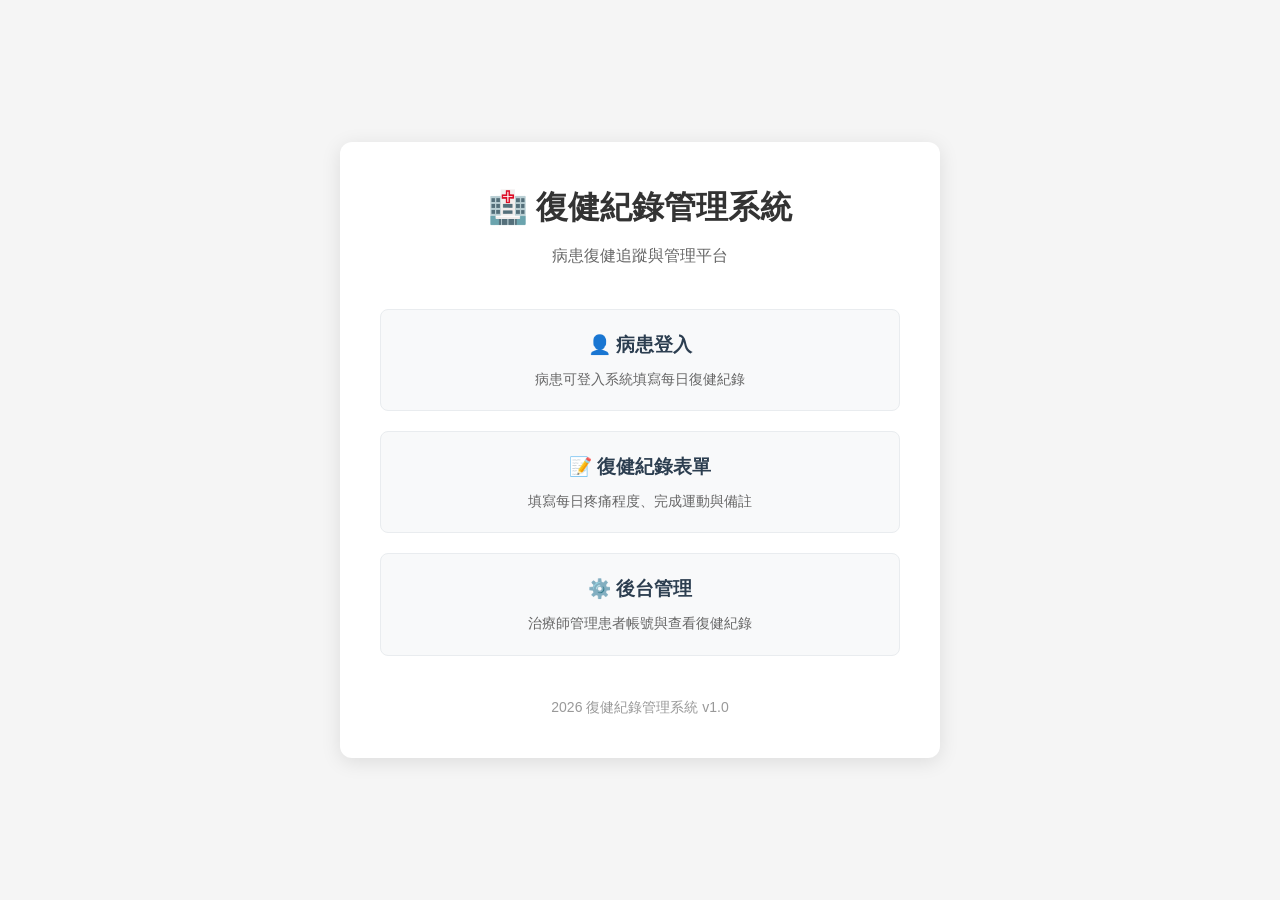
==== index.html @ df1bfe8b "Add modern 2026 style.css and apply to all pages" ====
<!DOCTYPE html>
<html lang="zh-TW">
<head>
    <meta charset="UTF-8">
    <meta name="viewport" content="width=device-width, initial-scale=1.0">
    <title>復健紀錄管理系統</title>
    <link rel="stylesheet" href="style.css">
    <style>
        body {
            font-family: 'Segoe UI', Tahoma, Geneva, Verdana, sans-serif;
            background-color: #f5f5f5;
            margin: 0;
            padding: 0;
            display: flex;
            justify-content: center;
            align-items: center;
            min-height: 100vh;
        }
        .container {
            background-color: white;
            padding: 40px;
            border-radius: 12px;
            box-shadow: 0 4px 20px rgba(0, 0, 0, 0.1);
            text-align: center;
            max-width: 600px;
        }
        h1 {
            color: #333;
            margin-bottom: 10px;
        }
        .subtitle {
            color: #666;
            margin-bottom: 40px;
        }
        .card-container {
            display: flex;
            flex-direction: column;
            gap: 20px;
        }
        .card {
            display: block;
            padding: 20px;
            background-color: #f8f9fa;
            border-radius: 8px;
            text-decoration: none;
            color: #333;
            transition: all 0.3s ease;
            border: 1px solid #e9ecef;
        }
        .card:hover {
            background-color: #e9f5ff;
            border-color: #4CAF50;
            transform: translateY(-2px);
            box-shadow: 0 4px 12px rgba(76, 175, 80, 0.2);
        }
        .card h3 {
            margin: 0 0 8px 0;
            color: #2c3e50;
        }
        .card p {
            margin: 0;
            color: #666;
            font-size: 14px;
        }
        .footer {
            margin-top: 40px;
            color: #999;
            font-size: 14px;
        }
    </style>
</head>
<body>
    <div class="container">
        <h1>🏥 復健紀錄管理系統</h1>
        <p class="subtitle">病患復健追蹤與管理平台</p>

        <div class="card-container">
            <a href="login.html" class="card">
                <h3>👤 病患登入</h3>
                <p>病患可登入系統填寫每日復健紀錄</p>
            </a>

            <a href="rehab-form.html" class="card">
                <h3>📝 復健紀錄表單</h3>
                <p>填寫每日疼痛程度、完成運動與備註</p>
            </a>

            <a href="admin.html" class="card">
                <h3>⚙️ 後台管理</h3>
                <p>治療師管理患者帳號與查看復健紀錄</p>
            </a>
        </div>

        <div class="footer">
            <p>2026 復健紀錄管理系統 v1.0</p>
        </div>
    </div>
</body>
</html>
---- style.css ----
/* 2026 Modern Healthcare UI - Rehabilitation Record System */

:root {
    --primary-color: #4CAF50;
    --primary-dark: #388E3C;
    --secondary-color: #2196F3;
    --accent-color: #00BCD4;
    --background: #f8fafc;
    --surface: #ffffff;
    --text-primary: #1e293b;
    --text-secondary: #64748b;
    --border-color: #e2e8f0;
    --shadow: 0 4px 20px rgba(0, 0, 0, 0.08);
    --shadow-hover: 0 8px 30px rgba(0, 0, 0, 0.12);
    --radius: 12px;
    --transition: all 0.3s cubic-bezier(0.4, 0, 0.2, 1);
}

/* Base Styles */
* {
    margin: 0;
    padding: 0;
    box-sizing: border-box;
}

body {
    font-family: 'Inter', 'Segoe UI', system-ui, -apple-system, sans-serif;
    background-color: var(--background);
    color: var(--text-primary);
    line-height: 1.6;
    min-height: 100vh;
}

/* Container */
.container,
.login-container,
.form-container,
.admin-container {
    background-color: var(--surface);
    padding: 40px;
    border-radius: var(--radius);
    box-shadow: var(--shadow);
    width: 100%;
    max-width: 520px;
    margin: 40px auto;
    transition: var(--transition);
}

/* Headings */
h1, h2, h3 {
    font-weight: 600;
    color: var(--text-primary);
    margin-bottom: 24px;
}

h2 {
    font-size: 28px;
    text-align: center;
}

/* Form Elements */
.form-group {
    margin-bottom: 24px;
}

label {
    display: block;
    margin-bottom: 8px;
    font-weight: 500;
    color: var(--text-primary);
    font-size: 14px;
}

input[type="text"],
input[type="password"],
input[type="date"],
textarea {
    width: 100%;
    padding: 14px 16px;
    border: 1px solid var(--border-color);
    border-radius: 8px;
    font-size: 16px;
    transition: var(--transition);
    background-color: var(--surface);
}

input:focus,
textarea:focus {
    outline: none;
    border-color: var(--primary-color);
    box-shadow: 0 0 0 3px rgba(76, 175, 80, 0.1);
}

textarea {
    min-height: 100px;
    resize: vertical;
}

/* Buttons */
button,
.btn {
    display: inline-block;
    width: 100%;
    padding: 14px 24px;
    background-color: var(--primary-color);
    color: white;
    border: none;
    border-radius: 8px;
    font-size: 16px;
    font-weight: 600;
    cursor: pointer;
    transition: var(--transition);
    text-decoration: none;
    text-align: center;
}

button:hover,
.btn:hover {
    background-color: var(--primary-dark);
    transform: translateY(-1px);
    box-shadow: var(--shadow-hover);
}

.btn-primary {
    background-color: var(--primary-color);
}

.btn-danger {
    background-color: #ef4444;
}

.btn-info {
    background-color: var(--secondary-color);
}

/* Radio & Checkbox */
.radio-group,
.checkbox-group {
    display: flex;
    flex-wrap: wrap;
    gap: 16px;
    margin-top: 8px;
}

.radio-option,
.checkbox-option {
    display: flex;
    align-items: center;
    gap: 8px;
    padding: 10px 16px;
    background-color: #f8fafc;
    border-radius: 8px;
    border: 1px solid var(--border-color);
    transition: var(--transition);
    cursor: pointer;
}

.radio-option:hover,
.checkbox-option:hover {
    border-color: var(--primary-color);
}

/* Messages */
.message,
.success-message,
.error-message {
    padding: 16px;
    border-radius: 8px;
    margin: 16px 0;
    display: none;
    font-size: 14px;
}

.success-message {
    background-color: #dcfce7;
    color: #166534;
    border: 1px solid #bbf7d0;
}

.error-message {
    background-color: #fee2e2;
    color: #991b1b;
    border: 1px solid #fecaca;
}

/* Tables */
.patients-table {
    width: 100%;
    border-collapse: collapse;
    margin-top: 20px;
    background-color: var(--surface);
    border-radius: var(--radius);
    overflow: hidden;
    box-shadow: var(--shadow);
}

.patients-table th,
.patients-table td {
    padding: 16px;
    text-align: left;
    border-bottom: 1px solid var(--border-color);
}

.patients-table th {
    background-color: #f8fafc;
    font-weight: 600;
    color: var(--text-secondary);
}

.patients-table tr:hover {
    background-color: #f8fafc;
}

/* Tabs */
.tabs {
    display: flex;
    border-bottom: 1px solid var(--border-color);
    margin-bottom: 24px;
}

.tab {
    padding: 14px 24px;
    border: none;
    background: none;
    font-size: 16px;
    font-weight: 500;
    color: var(--text-secondary);
    cursor: pointer;
    transition: var(--transition);
    border-bottom: 3px solid transparent;
}

.tab.active {
    color: var(--primary-color);
    border-bottom-color: var(--primary-color);
}

/* Footer */
.footer {
    text-align: center;
    margin-top: 32px;
    color: var(--text-secondary);
    font-size: 14px;
}

/* Loading */
.loading-overlay {
    position: absolute;
    top: 0;
    left: 0;
    width: 100%;
    height: 100%;
    background: rgba(255, 255, 255, 0.9);
    display: flex;
    align-items: center;
    justify-content: center;
    flex-direction: column;
    z-index: 1000;
    border-radius: var(--radius);
}

.loading-spinner {
    width: 40px;
    height: 40px;
    border: 4px solid var(--border-color);
    border-top-color: var(--primary-color);
    border-radius: 50%;
    animation: spin 1s linear infinite;
}

@keyframes spin {
    to { transform: rotate(360deg); }
}

/* Responsive */
@media (max-width: 600px) {
    .container,
    .login-container,
    .form-container,
    .admin-container {
        margin: 20px;
        padding: 24px;
    }
    
    .radio-group,
    .checkbox-group {
        flex-direction: column;
    }
}
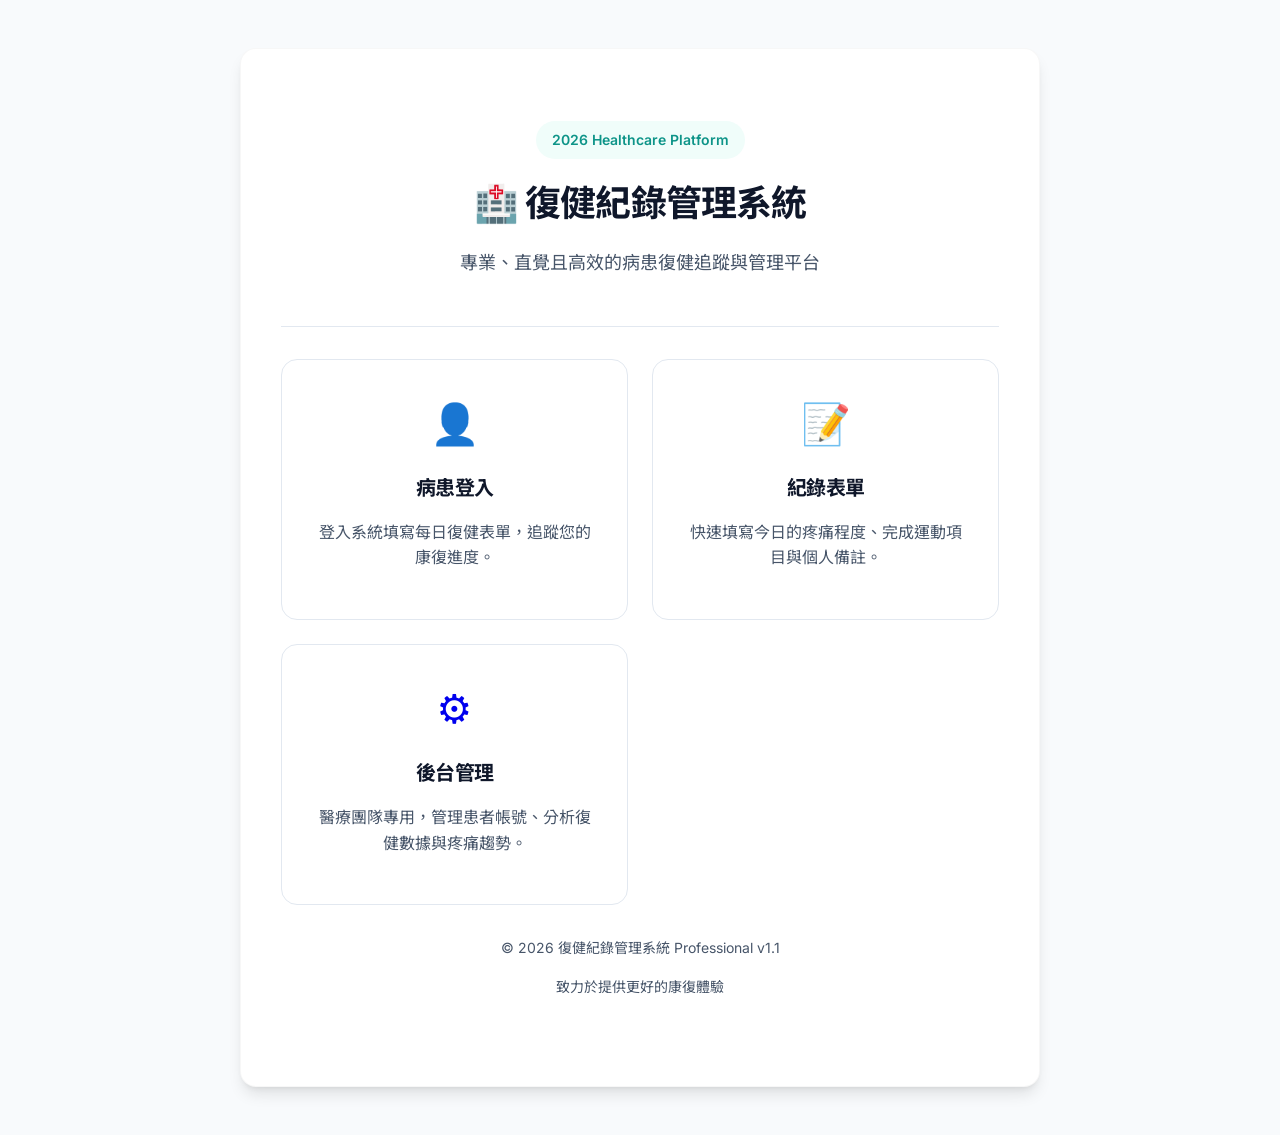
==== commit baef64a6: "feat: 全面優化系統 v1.1 (導入專業醫療 UI, Chart.js 疼痛趨勢圖, 與 GAS 動態標題偵測)" ====
--- a/index.html
+++ b/index.html
@@ -3,96 +3,66 @@
 <head>
     <meta charset="UTF-8">
     <meta name="viewport" content="width=device-width, initial-scale=1.0">
-    <title>復健紀錄管理系統</title>
+    <title>復健紀錄管理系統 - 醫療專業版</title>
     <link rel="stylesheet" href="style.css">
+    <link href="https://fonts.googleapis.com/css2?family=Inter:wght@400;600;700&family=Noto+Sans+TC:wght@400;500;700&display=swap" rel="stylesheet">
     <style>
-        body {
-            font-family: 'Segoe UI', Tahoma, Geneva, Verdana, sans-serif;
-            background-color: #f5f5f5;
-            margin: 0;
-            padding: 0;
-            display: flex;
-            justify-content: center;
-            align-items: center;
-            min-height: 100vh;
+        .container {
+            max-width: 800px;
+            text-align: center;
         }
-        .container {
-            background-color: white;
-            padding: 40px;
-            border-radius: 12px;
-            box-shadow: 0 4px 20px rgba(0, 0, 0, 0.1);
-            text-align: center;
-            max-width: 600px;
+        .hero-section {
+            padding: 2rem 0;
+            border-bottom: 1px solid var(--border-color);
+            margin-bottom: 2rem;
         }
-        h1 {
-            color: #333;
-            margin-bottom: 10px;
+        .hero-section p {
+            font-size: 1.125rem;
+            color: var(--text-secondary);
         }
-        .subtitle {
-            color: #666;
-            margin-bottom: 40px;
-        }
-        .card-container {
-            display: flex;
-            flex-direction: column;
-            gap: 20px;
-        }
-        .card {
-            display: block;
-            padding: 20px;
-            background-color: #f8f9fa;
-            border-radius: 8px;
-            text-decoration: none;
-            color: #333;
-            transition: all 0.3s ease;
-            border: 1px solid #e9ecef;
-        }
-        .card:hover {
-            background-color: #e9f5ff;
-            border-color: #4CAF50;
-            transform: translateY(-2px);
-            box-shadow: 0 4px 12px rgba(76, 175, 80, 0.2);
-        }
-        .card h3 {
-            margin: 0 0 8px 0;
-            color: #2c3e50;
-        }
-        .card p {
-            margin: 0;
-            color: #666;
-            font-size: 14px;
-        }
-        .footer {
-            margin-top: 40px;
-            color: #999;
-            font-size: 14px;
+        .welcome-badge {
+            display: inline-block;
+            padding: 0.5rem 1rem;
+            background-color: var(--primary-light);
+            color: var(--primary-color);
+            border-radius: 2rem;
+            font-size: 0.875rem;
+            font-weight: 600;
+            margin-bottom: 1rem;
         }
     </style>
 </head>
 <body>
     <div class="container">
-        <h1>🏥 復健紀錄管理系統</h1>
-        <p class="subtitle">病患復健追蹤與管理平台</p>
+        <div class="hero-section">
+            <span class="welcome-badge">2026 Healthcare Platform</span>
+            <h1>🏥 復健紀錄管理系統</h1>
+            <p>專業、直覺且高效的病患復健追蹤與管理平台</p>
+        </div>
 
-        <div class="card-container">
+        <div class="card-grid">
             <a href="login.html" class="card">
-                <h3>👤 病患登入</h3>
-                <p>病患可登入系統填寫每日復健紀錄</p>
+                <div class="icon">👤</div>
+                <h3>病患登入</h3>
+                <p>登入系統填寫每日復健表單，追蹤您的康復進度。</p>
             </a>
 
             <a href="rehab-form.html" class="card">
-                <h3>📝 復健紀錄表單</h3>
-                <p>填寫每日疼痛程度、完成運動與備註</p>
+                <div class="icon">📝</div>
+                <h3>紀錄表單</h3>
+                <p>快速填寫今日的疼痛程度、完成運動項目與個人備註。</p>
             </a>
 
             <a href="admin.html" class="card">
-                <h3>⚙️ 後台管理</h3>
-                <p>治療師管理患者帳號與查看復健紀錄</p>
+                <div class="icon">⚙️</div>
+                <h3>後台管理</h3>
+                <p>醫療團隊專用，管理患者帳號、分析復健數據與疼痛趨勢。</p>
             </a>
         </div>
 
         <div class="footer">
-            <p>2026 復健紀錄管理系統 v1.0</p>
+            <p>© 2026 復健紀錄管理系統 Professional v1.1</p>
+            <p>致力於提供更好的康復體驗</p>
         </div>
     </div>
 </body>
--- a/style.css
+++ b/style.css
@@ -1,19 +1,38 @@
 /* 2026 Modern Healthcare UI - Rehabilitation Record System */
 
 :root {
-    --primary-color: #4CAF50;
-    --primary-dark: #388E3C;
-    --secondary-color: #2196F3;
-    --accent-color: #00BCD4;
-    --background: #f8fafc;
+    /* 專業醫療色系：醫療藍與護理綠 */
+    --primary-color: #0d9488;      /* Teal 600 - 穩重專業的醫療綠 */
+    --primary-hover: #0f766e;
+    --primary-light: #f0fdfa;
+    --secondary-color: #0284c7;    /* Sky 600 - 信任感的醫療藍 */
+    --accent-color: #f59e0b;       /* Amber 500 - 提醒與強調 */
+    
+    /* 中性背景色與文字 */
+    --background: #f8fafc;         /* Slate 50 - 乾淨的背景 */
     --surface: #ffffff;
-    --text-primary: #1e293b;
-    --text-secondary: #64748b;
+    --text-primary: #0f172a;       /* Slate 900 - 高對比閱讀性 */
+    --text-secondary: #475569;     /* Slate 600 */
+    --text-muted: #94a3b8;
+    
+    /* 狀態顏色 */
+    --success: #10b981;
+    --error: #ef4444;
+    --warning: #f59e0b;
+    --info: #3b82f6;
+
+    /* 邊框與陰影 */
     --border-color: #e2e8f0;
-    --shadow: 0 4px 20px rgba(0, 0, 0, 0.08);
-    --shadow-hover: 0 8px 30px rgba(0, 0, 0, 0.12);
-    --radius: 12px;
-    --transition: all 0.3s cubic-bezier(0.4, 0, 0.2, 1);
+    --border-hover: #cbd5e1;
+    --shadow-sm: 0 1px 2px 0 rgb(0 0 0 / 0.05);
+    --shadow-md: 0 4px 6px -1px rgb(0 0 0 / 0.1), 0 2px 4px -2px rgb(0 0 0 / 0.1);
+    --shadow-lg: 0 10px 15px -3px rgb(0 0 0 / 0.1), 0 4px 6px -4px rgb(0 0 0 / 0.1);
+    
+    /* 圓角與間距 */
+    --radius-sm: 6px;
+    --radius-md: 10px;
+    --radius-lg: 16px;
+    --transition: all 0.2s cubic-bezier(0.4, 0, 0.2, 1);
 }
 
 /* Base Styles */
@@ -24,71 +43,81 @@
 }
 
 body {
-    font-family: 'Inter', 'Segoe UI', system-ui, -apple-system, sans-serif;
+    font-family: 'Inter', 'Noto Sans TC', system-ui, -apple-system, sans-serif;
     background-color: var(--background);
     color: var(--text-primary);
     line-height: 1.6;
     min-height: 100vh;
-}
-
-/* Container */
+    -webkit-font-smoothing: antialiased;
+}
+
+/* Typography */
+h1, h2, h3, h4 {
+    color: var(--text-primary);
+    font-weight: 700;
+    letter-spacing: -0.025em;
+    margin-bottom: 1rem;
+}
+
+h1 { font-size: 2.25rem; }
+h2 { font-size: 1.875rem; text-align: center; }
+h3 { font-size: 1.25rem; }
+
+p { margin-bottom: 1rem; color: var(--text-secondary); }
+
+/* Layout Containers */
 .container,
 .login-container,
 .form-container,
 .admin-container {
     background-color: var(--surface);
-    padding: 40px;
-    border-radius: var(--radius);
-    box-shadow: var(--shadow);
-    width: 100%;
-    max-width: 520px;
-    margin: 40px auto;
-    transition: var(--transition);
-}
-
-/* Headings */
-h1, h2, h3 {
-    font-weight: 600;
-    color: var(--text-primary);
-    margin-bottom: 24px;
-}
-
-h2 {
-    font-size: 28px;
-    text-align: center;
+    padding: 2.5rem;
+    border-radius: var(--radius-lg);
+    box-shadow: var(--shadow-lg);
+    width: 90%;
+    max-width: 540px;
+    margin: 3rem auto;
+    border: 1px solid rgba(0, 0, 0, 0.03);
+}
+
+.admin-container {
+    max-width: 1100px;
 }
 
 /* Form Elements */
 .form-group {
-    margin-bottom: 24px;
+    margin-bottom: 1.5rem;
 }
 
 label {
     display: block;
-    margin-bottom: 8px;
-    font-weight: 500;
-    color: var(--text-primary);
-    font-size: 14px;
+    margin-bottom: 0.5rem;
+    font-weight: 600;
+    color: var(--text-primary);
+    font-size: 0.95rem;
 }
 
 input[type="text"],
 input[type="password"],
 input[type="date"],
+select,
 textarea {
     width: 100%;
-    padding: 14px 16px;
-    border: 1px solid var(--border-color);
-    border-radius: 8px;
-    font-size: 16px;
-    transition: var(--transition);
+    padding: 0.75rem 1rem;
+    border: 1.5px solid var(--border-color);
+    border-radius: var(--radius-md);
+    font-size: 1rem;
+    color: var(--text-primary);
     background-color: var(--surface);
+    transition: var(--transition);
 }
 
 input:focus,
+select:focus,
 textarea:focus {
     outline: none;
     border-color: var(--primary-color);
-    box-shadow: 0 0 0 3px rgba(76, 175, 80, 0.1);
+    box-shadow: 0 0 0 4px var(--primary-light);
 }
 
 textarea {
@@ -97,193 +126,261 @@
 }
 
 /* Buttons */
-button,
 .btn {
-    display: inline-block;
-    width: 100%;
-    padding: 14px 24px;
+    display: inline-flex;
+    align-items: center;
+    justify-content: center;
+    padding: 0.75rem 1.5rem;
+    font-size: 1rem;
+    font-weight: 600;
+    border-radius: var(--radius-md);
+    cursor: pointer;
+    transition: var(--transition);
+    border: none;
+    gap: 0.5rem;
+    text-decoration: none;
+}
+
+.btn-primary {
     background-color: var(--primary-color);
     color: white;
-    border: none;
-    border-radius: 8px;
-    font-size: 16px;
-    font-weight: 600;
-    cursor: pointer;
-    transition: var(--transition);
-    text-decoration: none;
-    text-align: center;
-}
-
-button:hover,
-.btn:hover {
-    background-color: var(--primary-dark);
+}
+
+.btn-primary:hover:not(:disabled) {
+    background-color: var(--primary-hover);
     transform: translateY(-1px);
-    box-shadow: var(--shadow-hover);
-}
-
-.btn-primary {
-    background-color: var(--primary-color);
+    box-shadow: var(--shadow-md);
+}
+
+.btn-secondary {
+    background-color: var(--secondary-color);
+    color: white;
+}
+
+.btn-outline {
+    background-color: transparent;
+    border: 1.5px solid var(--border-color);
+    color: var(--text-secondary);
+}
+
+.btn-outline:hover {
+    border-color: var(--primary-color);
+    color: var(--primary-color);
 }
 
 .btn-danger {
-    background-color: #ef4444;
-}
-
-.btn-info {
-    background-color: var(--secondary-color);
-}
-
-/* Radio & Checkbox */
+    background-color: #fee2e2;
+    color: #dc2626;
+}
+
+.btn-danger:hover {
+    background-color: #fecaca;
+}
+
+.btn:disabled {
+    opacity: 0.6;
+    cursor: not-allowed;
+}
+
+/* Radio & Checkbox (Modern Cards) */
 .radio-group,
 .checkbox-group {
-    display: flex;
-    flex-wrap: wrap;
-    gap: 16px;
-    margin-top: 8px;
+    display: grid;
+    grid-template-columns: repeat(auto-fit, minmax(120px, 1fr));
+    gap: 0.75rem;
 }
 
 .radio-option,
 .checkbox-option {
+    position: relative;
     display: flex;
     align-items: center;
-    gap: 8px;
-    padding: 10px 16px;
-    background-color: #f8fafc;
-    border-radius: 8px;
-    border: 1px solid var(--border-color);
-    transition: var(--transition);
+    padding: 0.75rem 1rem;
+    background-color: #fff;
+    border: 1.5px solid var(--border-color);
+    border-radius: var(--radius-md);
     cursor: pointer;
+    transition: var(--transition);
+    user-select: none;
 }
 
 .radio-option:hover,
 .checkbox-option:hover {
     border-color: var(--primary-color);
-}
-
-/* Messages */
-.message,
-.success-message,
-.error-message {
-    padding: 16px;
-    border-radius: 8px;
-    margin: 16px 0;
-    display: none;
-    font-size: 14px;
-}
-
-.success-message {
-    background-color: #dcfce7;
-    color: #166534;
-    border: 1px solid #bbf7d0;
-}
-
-.error-message {
-    background-color: #fee2e2;
-    color: #991b1b;
-    border: 1px solid #fecaca;
-}
-
-/* Tables */
+    background-color: var(--primary-light);
+}
+
+.radio-option input,
+.checkbox-option input {
+    margin-right: 0.75rem;
+    accent-color: var(--primary-color);
+    width: 1.1rem;
+    height: 1.1rem;
+}
+
+/* Data Table */
+.table-wrapper {
+    overflow-x: auto;
+    margin-top: 1rem;
+    border-radius: var(--radius-md);
+    border: 1px solid var(--border-color);
+    background: white;
+}
+
 .patients-table {
     width: 100%;
     border-collapse: collapse;
-    margin-top: 20px;
-    background-color: var(--surface);
-    border-radius: var(--radius);
-    overflow: hidden;
-    box-shadow: var(--shadow);
-}
-
-.patients-table th,
-.patients-table td {
-    padding: 16px;
-    text-align: left;
-    border-bottom: 1px solid var(--border-color);
+    min-width: 600px;
 }
 
 .patients-table th {
     background-color: #f8fafc;
+    color: var(--text-secondary);
     font-weight: 600;
-    color: var(--text-secondary);
-}
-
-.patients-table tr:hover {
-    background-color: #f8fafc;
+    text-align: left;
+    padding: 1rem;
+    border-bottom: 2px solid var(--border-color);
+    font-size: 0.875rem;
+    text-transform: uppercase;
+    letter-spacing: 0.05em;
+}
+
+.patients-table td {
+    padding: 1rem;
+    border-bottom: 1px solid var(--border-color);
+    color: var(--text-primary);
+    font-size: 0.95rem;
+}
+
+.patients-table tr:last-child td {
+    border-bottom: none;
+}
+
+.patients-table tr:hover td {
+    background-color: #f1f5f9;
 }
 
 /* Tabs */
 .tabs {
     display: flex;
-    border-bottom: 1px solid var(--border-color);
-    margin-bottom: 24px;
+    gap: 0.5rem;
+    padding: 0.25rem;
+    background-color: #f1f5f9;
+    border-radius: var(--radius-md);
+    margin-bottom: 2rem;
 }
 
 .tab {
-    padding: 14px 24px;
+    flex: 1;
+    padding: 0.625rem 1rem;
     border: none;
-    background: none;
-    font-size: 16px;
+    border-radius: 6px;
+    font-weight: 600;
+    color: var(--text-secondary);
+    background: transparent;
+    cursor: pointer;
+    transition: var(--transition);
+}
+
+.tab.active {
+    background-color: white;
+    color: var(--primary-color);
+    box-shadow: var(--shadow-sm);
+}
+
+/* Modal */
+.modal {
+    background-color: rgba(15, 23, 42, 0.6);
+    backdrop-filter: blur(4px);
+}
+
+.modal-content {
+    background-color: white;
+    padding: 2.5rem;
+    border-radius: var(--radius-lg);
+    box-shadow: var(--shadow-lg);
+    border: 1px solid rgba(255, 255, 255, 0.1);
+}
+
+/* Toasts */
+.toast {
+    display: flex;
+    align-items: center;
+    padding: 1rem 1.25rem;
+    border-radius: var(--radius-md);
     font-weight: 500;
-    color: var(--text-secondary);
-    cursor: pointer;
-    transition: var(--transition);
-    border-bottom: 3px solid transparent;
-}
-
-.tab.active {
-    color: var(--primary-color);
-    border-bottom-color: var(--primary-color);
+    box-shadow: var(--shadow-lg);
+    min-width: 320px;
+}
+
+.toast.success { background-color: var(--success); color: white; }
+.toast.error   { background-color: var(--error); color: white; }
+.toast.info    { background-color: var(--info); color: white; }
+
+/* Loading States */
+.loading-spinner {
+    width: 2rem;
+    height: 2rem;
+    border: 3px solid var(--primary-light);
+    border-top-color: var(--primary-color);
+    border-radius: 50%;
+    animation: spin 0.8s linear infinite;
+}
+
+@keyframes spin {
+    to { transform: rotate(360deg); }
+}
+
+/* Card Style for Dashboard */
+.card-grid {
+    display: grid;
+    grid-template-columns: repeat(auto-fit, minmax(260px, 1fr));
+    gap: 1.5rem;
+    margin-top: 2rem;
+}
+
+.card {
+    background: white;
+    padding: 2rem;
+    border-radius: var(--radius-lg);
+    text-decoration: none;
+    border: 1.5px solid var(--border-color);
+    transition: var(--transition);
+    display: flex;
+    flex-direction: column;
+    align-items: center;
+    text-align: center;
+}
+
+.card:hover {
+    border-color: var(--primary-color);
+    transform: translateY(-4px);
+    box-shadow: var(--shadow-lg);
+}
+
+.card .icon {
+    font-size: 2.5rem;
+    margin-bottom: 1rem;
 }
 
 /* Footer */
 .footer {
     text-align: center;
-    margin-top: 32px;
-    color: var(--text-secondary);
-    font-size: 14px;
-}
-
-/* Loading */
-.loading-overlay {
-    position: absolute;
-    top: 0;
-    left: 0;
-    width: 100%;
-    height: 100%;
-    background: rgba(255, 255, 255, 0.9);
-    display: flex;
-    align-items: center;
-    justify-content: center;
-    flex-direction: column;
-    z-index: 1000;
-    border-radius: var(--radius);
-}
-
-.loading-spinner {
-    width: 40px;
-    height: 40px;
-    border: 4px solid var(--border-color);
-    border-top-color: var(--primary-color);
-    border-radius: 50%;
-    animation: spin 1s linear infinite;
-}
-
-@keyframes spin {
-    to { transform: rotate(360deg); }
-}
-
-/* Responsive */
-@media (max-width: 600px) {
-    .container,
-    .login-container,
-    .form-container,
-    .admin-container {
-        margin: 20px;
-        padding: 24px;
+    padding: 2rem 0;
+    color: var(--text-muted);
+    font-size: 0.875rem;
+}
+
+/* Responsive Overrides */
+@media (max-width: 640px) {
+    .container, .login-container, .form-container, .admin-container {
+        padding: 1.5rem;
+        margin: 1.5rem auto;
     }
     
-    .radio-group,
-    .checkbox-group {
-        flex-direction: column;
+    h1 { font-size: 1.75rem; }
+    
+    .radio-group, .checkbox-group {
+        grid-template-columns: 1fr;
     }
 }
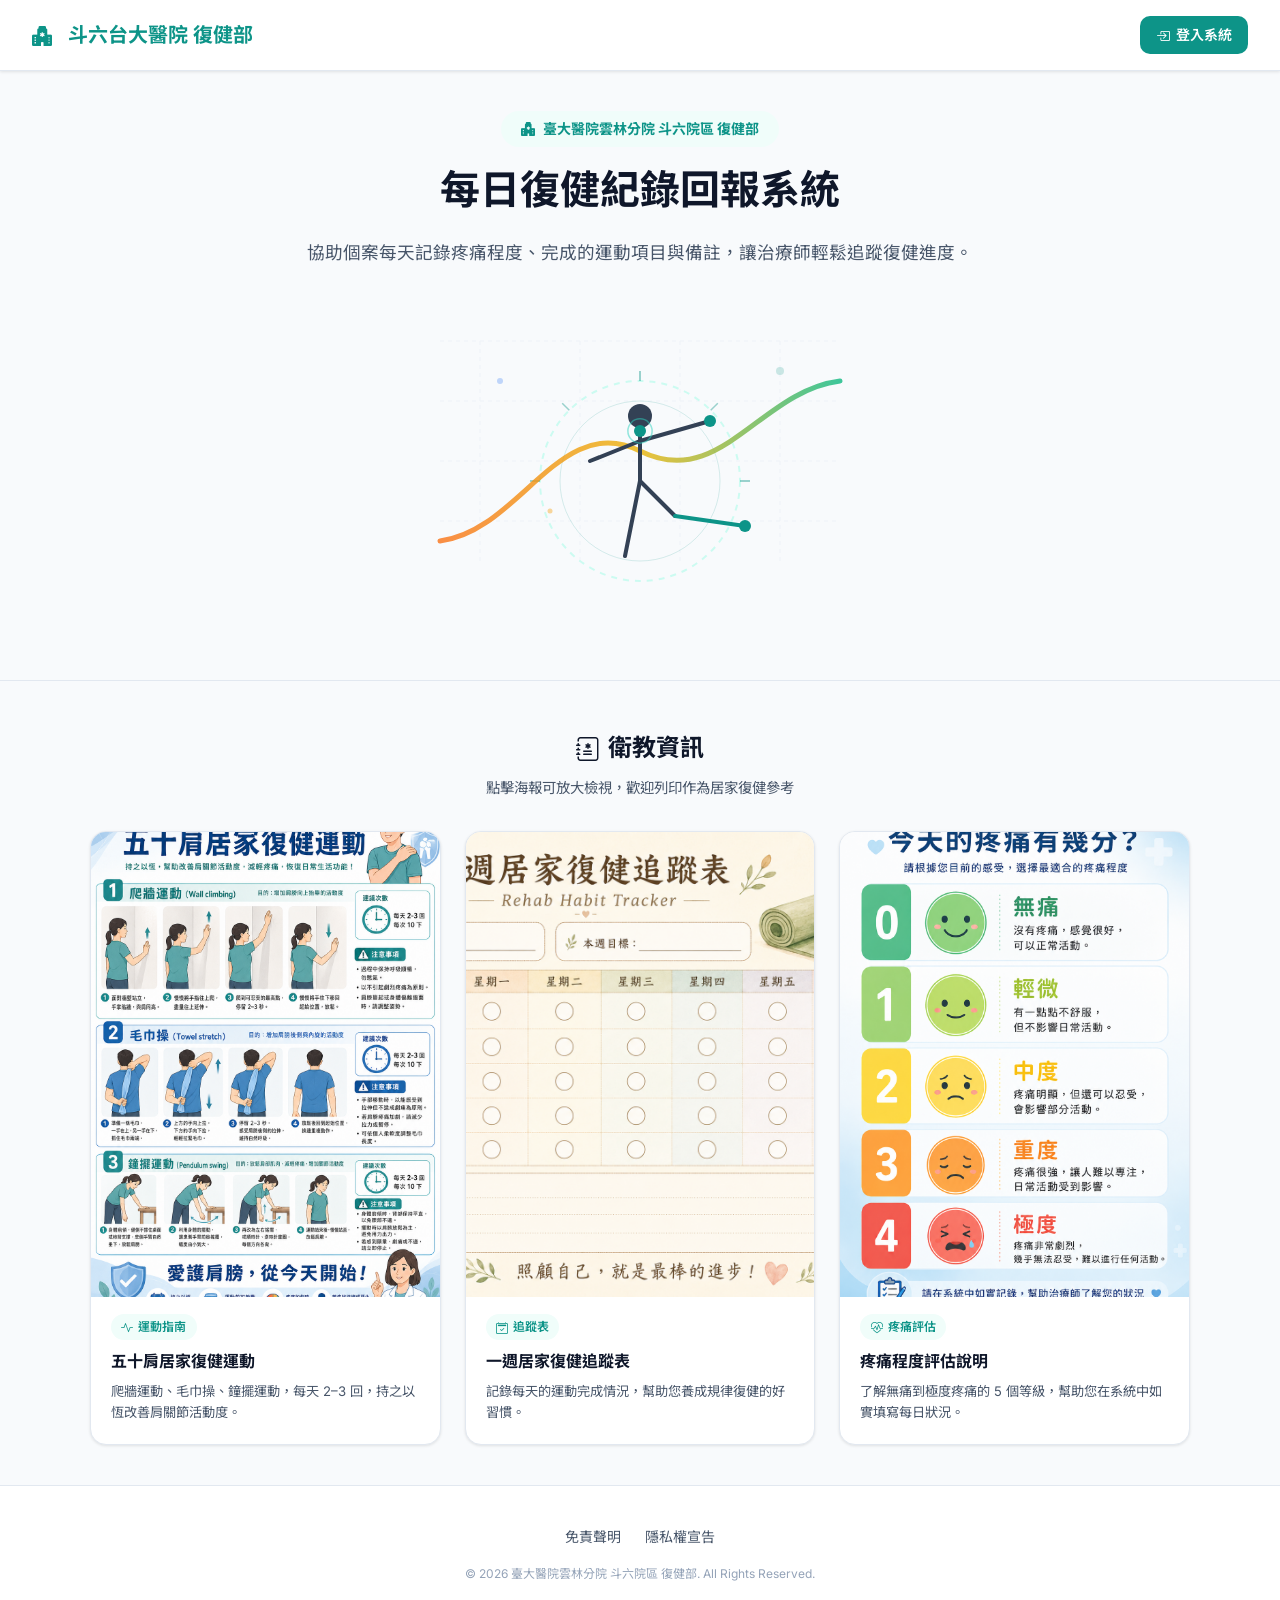
==== commit d439e2e9: "style(clinical): optimize copy readability, add health education poster gallery & lightbox, RWD tuni" ====
--- a/index.html
+++ b/index.html
@@ -3,67 +3,291 @@
 <head>
     <meta charset="UTF-8">
     <meta name="viewport" content="width=device-width, initial-scale=1.0">
-    <title>復健紀錄管理系統 - 醫療專業版</title>
+    <title>每日復健紀錄系統 | 臺大醫院雲林分院 斗六院區 復健部</title>
     <link rel="stylesheet" href="style.css">
     <link href="https://fonts.googleapis.com/css2?family=Inter:wght@400;600;700&family=Noto+Sans+TC:wght@400;500;700&display=swap" rel="stylesheet">
-    <style>
-        .container {
-            max-width: 800px;
-            text-align: center;
-        }
-        .hero-section {
-            padding: 2rem 0;
-            border-bottom: 1px solid var(--border-color);
-            margin-bottom: 2rem;
-        }
-        .hero-section p {
-            font-size: 1.125rem;
-            color: var(--text-secondary);
-        }
-        .welcome-badge {
-            display: inline-block;
-            padding: 0.5rem 1rem;
-            background-color: var(--primary-light);
-            color: var(--primary-color);
-            border-radius: 2rem;
-            font-size: 0.875rem;
-            font-weight: 600;
-            margin-bottom: 1rem;
-        }
-    </style>
+    <!-- 引入 Bootstrap Icons 5.3+ -->
+    <link rel="stylesheet" href="https://cdn.jsdelivr.net/npm/bootstrap-icons@1.11.3/font/bootstrap-icons.min.css">
 </head>
 <body>
-    <div class="container">
-        <div class="hero-section">
-            <span class="welcome-badge">2026 Healthcare Platform</span>
-            <h1>🏥 復健紀錄管理系統</h1>
-            <p>專業、直覺且高效的病患復健追蹤與管理平台</p>
-        </div>
-
-        <div class="card-grid">
-            <a href="login.html" class="card">
-                <div class="icon">👤</div>
-                <h3>病患登入</h3>
-                <p>登入系統填寫每日復健表單，追蹤您的康復進度。</p>
+    <header class="site-header">
+        <a href="index.html" class="site-logo">
+            <i class="bi bi-hospital-fill text-primary" style="margin-right: 0.5rem;"></i> 斗六台大醫院 復健部
+        </a>
+        <nav>
+            <a href="login.html" class="btn btn-primary" style="padding: 0.5rem 1rem; font-size: 0.875rem; display: inline-flex; align-items: center; gap: 0.35rem;">
+                <i class="bi bi-box-arrow-in-right"></i> 登入系統
             </a>
-
-            <a href="rehab-form.html" class="card">
-                <div class="icon">📝</div>
-                <h3>紀錄表單</h3>
-                <p>快速填寫今日的疼痛程度、完成運動項目與個人備註。</p>
-            </a>
-
-            <a href="admin.html" class="card">
-                <div class="icon">⚙️</div>
-                <h3>後台管理</h3>
-                <p>醫療團隊專用，管理患者帳號、分析復健數據與疼痛趨勢。</p>
-            </a>
-        </div>
-
-        <div class="footer">
-            <p>© 2026 復健紀錄管理系統 Professional v1.1</p>
-            <p>致力於提供更好的康復體驗</p>
+        </nav>
+    </header>
+
+    <main>
+        <div class="container">
+            <div style="text-align: center; margin-bottom: 2rem; padding: 0 0.5rem;">
+                <span class="animate-fade-up site-badge">
+                    <i class="bi bi-hospital-fill" style="margin-right: 0.35rem;"></i> 臺大醫院雲林分院 斗六院區 復健部
+                </span>
+                <h1 class="animate-fade-up delay-100 hero-title">每日復健紀錄回報系統</h1>
+                <p class="animate-fade-up delay-200 hero-desc">
+                    協助個案每天記錄疼痛程度、完成的運動項目與備註，讓治療師輕鬆追蹤復健進度。
+                </p>
+            </div>
+
+            <!-- 專業復健與關節活動度 (ROM) 數據主題高質感 SVG 插圖 -->
+            <div class="animate-fade-up delay-300" style="text-align: center; margin-top: 1.5rem; margin-bottom: 2rem;">
+                <svg width="480" height="300" viewBox="0 0 480 300" fill="none" xmlns="http://www.w3.org/2000/svg" style="max-width: 100%; height: auto;">
+                    <defs>
+                        <!-- 漸層定義 -->
+                        <linearGradient id="pt-grad-1" x1="0%" y1="0%" x2="100%" y2="100%">
+                            <stop offset="0%" stop-color="#0d9488" />
+                            <stop offset="100%" stop-color="#2dd4bf" />
+                        </linearGradient>
+                        <linearGradient id="pt-grad-2" x1="0%" y1="0%" x2="100%" y2="0%">
+                            <stop offset="0%" stop-color="#f97316" stop-opacity="0.8" />
+                            <stop offset="50%" stop-color="#eab308" stop-opacity="0.8" />
+                            <stop offset="100%" stop-color="#10b981" stop-opacity="0.8" />
+                        </linearGradient>
+                    </defs>
+
+                    <!-- 背景網格微弱參考線 -->
+                    <path d="M 40 40 L 440 40 M 40 100 L 440 100 M 40 160 L 440 160 M 40 220 L 440 220" stroke="#f1f5f9" stroke-width="1.5" stroke-dasharray="4 4" />
+                    <path d="M 80 40 L 80 260 M 180 40 L 180 260 M 280 40 L 280 260 M 380 40 L 380 260" stroke="#f1f5f9" stroke-width="1.5" stroke-dasharray="4 4" />
+
+                    <!-- 關節活動度量角器精準刻度圓弧 -->
+                    <circle cx="240" cy="180" r="100" stroke="#ccfbf1" stroke-width="2" stroke-dasharray="6 6" />
+                    <circle cx="240" cy="180" r="80" stroke="#0d9488" stroke-width="1" stroke-opacity="0.15" />
+                    <!-- 量角器刻度線 -->
+                    <line x1="240" y1="80" x2="240" y2="70" stroke="#0d9488" stroke-width="2" stroke-opacity="0.4" />
+                    <line x1="140" y1="180" x2="130" y2="180" stroke="#0d9488" stroke-width="2" stroke-opacity="0.4" />
+                    <line x1="340" y1="180" x2="350" y2="180" stroke="#0d9488" stroke-width="2" stroke-opacity="0.4" />
+                    <line x1="169.3" y1="109.3" x2="162.2" y2="102.2" stroke="#0d9488" stroke-width="1.5" stroke-opacity="0.4" />
+                    <line x1="310.7" y1="109.3" x2="317.8" y2="102.2" stroke="#0d9488" stroke-width="1.5" stroke-opacity="0.4" />
+
+                    <!-- 生理回饋 VAS 疼痛數據平滑曲線 (橘黃到健康綠) -->
+                    <path d="M 40 240 C 120 230, 160 110, 240 150 C 320 190, 360 90, 440 80" stroke="url(#pt-grad-2)" stroke-width="5" stroke-linecap="round" />
+
+                    <!-- 人體力學主動拉伸幾何線條 (關節活動度 ROM 動態示意人像) -->
+                    <!-- 軀幹 -->
+                    <line x1="240" y1="180" x2="240" y2="130" stroke="#334155" stroke-width="4" stroke-linecap="round" />
+                    <!-- 頭部 -->
+                    <circle cx="240" cy="115" r="12" fill="#334155" />
+                    <!-- 支撐腿 -->
+                    <line x1="240" y1="180" x2="225" y2="255" stroke="#334155" stroke-width="4" stroke-linecap="round" />
+                    <!-- 屈膝拉伸腿 -->
+                    <line x1="240" y1="180" x2="275" y2="215" stroke="#334155" stroke-width="4" stroke-linecap="round" />
+                    <line x1="275" y1="215" x2="345" y2="225" stroke="#0d9488" stroke-width="4" stroke-linecap="round" />
+                    <!-- 主動拉伸手臂 -->
+                    <line x1="240" y1="140" x2="190" y2="160" stroke="#334155" stroke-width="4" stroke-linecap="round" />
+                    <!-- 指引/阻力方向線條 (ROM量測弧線) -->
+                    <line x1="240" y1="140" x2="310" y2="120" stroke="#334155" stroke-width="4" stroke-linecap="round" />
+                    
+                    <!-- 復健生理回饋感測器數據點 (亮色點綴) -->
+                    <circle cx="240" cy="130" r="6" fill="#0d9488" />
+                    <circle cx="345" cy="225" r="6" fill="#0d9488" />
+                    <circle cx="310" cy="120" r="6" fill="#0d9488" />
+                    
+                    <circle cx="240" cy="130" r="10" stroke="#2dd4bf" stroke-width="1.5" stroke-opacity="0.5">
+                        <animate attributeName="r" values="6;14;6" dur="2s" repeatCount="indefinite"/>
+                    </circle>
+
+                    <!-- 散落的康復大數據特徵點 -->
+                    <circle cx="100" cy="80" r="3" fill="#3b82f6" opacity="0.3"/>
+                    <circle cx="380" cy="70" r="4" fill="#0d9488" opacity="0.2"/>
+                    <circle cx="150" cy="210" r="2.5" fill="#f59e0b" opacity="0.4"/>
+                </svg>
+            </div>
+        </div>
+    </main>
+
+    <!-- 衛教資訊區塊 -->
+    <section class="edu-section">
+        <div class="container">
+            <div style="text-align: center; margin-bottom: 2rem;">
+                <h2 style="font-size: 1.5rem; display: inline-flex; align-items: center; gap: 0.5rem; margin-bottom: 0.5rem;">
+                    <i class="bi bi-journal-medical text-primary"></i> 衛教資訊
+                </h2>
+                <p style="color: var(--text-secondary); font-size: 0.9rem;">點擊海報可放大檢視，歡迎列印作為居家復健參考</p>
+            </div>
+            <div class="edu-grid">
+                <!-- 海報 1：五十肩居家復健運動 -->
+                <div class="edu-card" onclick="openPosterModal('images/poster-exercise.png', '五十肩居家復健運動')">
+                    <div class="edu-card-img-wrap">
+                        <img src="images/poster-exercise.png" alt="五十肩居家復健運動指南"
+                             onerror="this.parentNode.classList.add('img-placeholder')"
+                             loading="lazy">
+                        <div class="edu-card-overlay">
+                            <i class="bi bi-zoom-in"></i> 點擊放大
+                        </div>
+                    </div>
+                    <div class="edu-card-body">
+                        <div class="edu-card-tag"><i class="bi bi-activity"></i> 運動指南</div>
+                        <h3 class="edu-card-title">五十肩居家復健運動</h3>
+                        <p class="edu-card-desc">爬牆運動、毛巾操、鐘擺運動，每天 2–3 回，持之以恆改善肩關節活動度。</p>
+                    </div>
+                </div>
+
+                <!-- 海報 2：每週追蹤表 -->
+                <div class="edu-card" onclick="openPosterModal('images/poster-tracker.png', '一週居家復健追蹤表')">
+                    <div class="edu-card-img-wrap">
+                        <img src="images/poster-tracker.png" alt="一週居家復健追蹤表"
+                             onerror="this.parentNode.classList.add('img-placeholder')"
+                             loading="lazy">
+                        <div class="edu-card-overlay">
+                            <i class="bi bi-zoom-in"></i> 點擊放大
+                        </div>
+                    </div>
+                    <div class="edu-card-body">
+                        <div class="edu-card-tag"><i class="bi bi-calendar2-check"></i> 追蹤表</div>
+                        <h3 class="edu-card-title">一週居家復健追蹤表</h3>
+                        <p class="edu-card-desc">記錄每天的運動完成情況，幫助您養成規律復健的好習慣。</p>
+                    </div>
+                </div>
+
+                <!-- 海報 3：疼痛評估說明卡 -->
+                <div class="edu-card" onclick="openPosterModal('images/poster-pain.png', '疼痛程度評估說明')">
+                    <div class="edu-card-img-wrap">
+                        <img src="images/poster-pain.png" alt="疼痛程度評估說明"
+                             onerror="this.parentNode.classList.add('img-placeholder')"
+                             loading="lazy">
+                        <div class="edu-card-overlay">
+                            <i class="bi bi-zoom-in"></i> 點擊放大
+                        </div>
+                    </div>
+                    <div class="edu-card-body">
+                        <div class="edu-card-tag"><i class="bi bi-heart-pulse"></i> 疼痛評估</div>
+                        <h3 class="edu-card-title">疼痛程度評估說明</h3>
+                        <p class="edu-card-desc">了解無痛到極度疼痛的 5 個等級，幫助您在系統中如實填寫每日狀況。</p>
+                    </div>
+                </div>
+            </div>
+        </div>
+    </section>
+
+    <!-- 海報燈箱 Modal -->
+    <div id="posterModal" class="modal poster-modal" onclick="closePosterModal()">
+        <div class="poster-modal-inner" onclick="event.stopPropagation()">
+            <button class="poster-close-btn" onclick="closePosterModal()">
+                <i class="bi bi-x-lg"></i>
+            </button>
+            <p id="posterModalTitle" style="text-align:center; font-weight:600; margin-bottom:1rem; color:var(--primary-color); font-size:1rem;"></p>
+            <img id="posterModalImg" src="" alt="衛教海報" style="max-width:100%; max-height:80vh; border-radius:0.75rem; display:block; margin:0 auto;">
         </div>
     </div>
+
+    <footer class="site-footer">
+        <div class="container footer-content">
+            <div class="footer-links">
+                <a href="javascript:void(0)" onclick="openLegalModal('disclaimer')">免責聲明</a>
+                <a href="javascript:void(0)" onclick="openLegalModal('privacy')">隱私權宣告</a>
+            </div>
+            <div class="copyright">
+                © 2026 臺大醫院雲林分院 斗六院區 復健部. All Rights Reserved.
+            </div>
+        </div>
+    </footer>
+
+    <!-- Legal Modals -->
+    <div id="legalModal" class="modal legal-modal">
+        <div class="modal-content">
+            <span class="close" onclick="closeLegalModal()" style="position: absolute; top: 1.5rem; right: 2rem; font-size: 2rem; cursor: pointer;">&times;</span>
+            <h3 id="legalModalTitle" style="margin-bottom: 1.5rem; color: var(--primary-color); display: flex; align-items: center; gap: 0.5rem;">聲明標題</h3>
+            <div id="legalModalBody" class="legal-text">
+                <!-- 內容動態填充 -->
+            </div>
+            <div style="margin-top: 2rem; text-align: right;">
+                <button class="btn btn-primary" onclick="closeLegalModal()">我已瞭解</button>
+            </div>
+        </div>
+    </div>
+
+    <script>
+        // 判斷是否為 Session 第一次載入 (處理進場動畫)
+        (() => {
+            // 開發測試友善機制：如果網址包含 ?test=1 或 ?reset=1，自動清除 session 紀錄以利重複測試動畫
+            if (window.location.search.includes('test=1') || window.location.search.includes('reset=1')) {
+                sessionStorage.removeItem('hasSeenIndexAnimation');
+            }
+
+            const initAnimation = () => {
+                if (sessionStorage.getItem('hasSeenIndexAnimation')) {
+                    // 如果已看過，移除所有動畫類別，直接顯示
+                    document.querySelectorAll('.animate-fade-up').forEach(el => {
+                        el.classList.remove('animate-fade-up', 'delay-100', 'delay-200');
+                        el.style.opacity = '1';
+                        el.style.transform = 'none';
+                    });
+                } else {
+                    // 第一次看，標記為已看過
+                    sessionStorage.setItem('hasSeenIndexAnimation', 'true');
+                }
+            };
+
+            // 安全守護：若 DOM 已處於 interactive 或 complete 狀態則直接執行，避免錯過 DOMContentLoaded 事件
+            if (document.readyState === 'loading') {
+                document.addEventListener('DOMContentLoaded', initAnimation);
+            } else {
+                initAnimation();
+            }
+        })();
+
+
+        const legalContent = {
+            disclaimer: {
+                title: '<i class="bi bi-file-earmark-text-fill text-primary" style="margin-right: 0.5rem;"></i> 免責聲明',
+                body: `
+                    <h4>1. 醫療建議</h4>
+                    <p>本系統所載之資訊（包括但不限於圖表、數據與分析結果）僅供復健過程之輔助紀錄與參考。本系統不提供醫療診斷或專業醫療建議。</p>
+                    <h4>2. 臨床決策</h4>
+                    <p>任何醫療決策應經由具備執照之物理治療師或醫師評估。使用者不應僅依賴本系統之分析結果作為判斷病情之唯一依據。</p>
+                    <h4>3. 資料正確性</h4>
+                    <p>病患應確保填寫數據之真實性，系統不對因人為填寫錯誤所導致之分析偏差負責。</p>
+                `
+            },
+            privacy: {
+                title: '<i class="bi bi-shield-fill-check text-primary" style="margin-right: 0.5rem;"></i> 隱私權宣告',
+                body: `
+                    <h4>1. 資料蒐集範圍</h4>
+                    <p>本系統蒐集之資料包括：病患姓名、病歷號、密碼及復健過程中產生之疼痛指數、運動項目與個人備註。</p>
+                    <h4>2. 資料用途</h4>
+                    <p>資料僅用於臨床復健進度追蹤、院內統計分析與系統身分驗證。非經使用者授權，不會將個資揭露予第三方。</p>
+                    <h4>3. 儲存安全性</h4>
+                    <p>所有資料均加密存儲於 Google Cloud 安全環境，並透過 Google Apps Script 進行存取控制。</p>
+                `
+            }
+        };
+
+        function openLegalModal(type) {
+            const content = legalContent[type];
+            if (!content) return;
+            document.getElementById('legalModalTitle').innerHTML = content.title;
+            document.getElementById('legalModalBody').innerHTML = content.body;
+            document.getElementById('legalModal').style.display = 'flex';
+        }
+
+        function closeLegalModal() {
+            document.getElementById('legalModal').style.display = 'none';
+        }
+
+        // 點擊 Modal 外部關閉
+        window.onclick = function(event) {
+            const modal = document.getElementById('legalModal');
+            if (event.target == modal) closeLegalModal();
+        }
+
+        // 海報燈箱功能
+        function openPosterModal(src, title) {
+            document.getElementById('posterModalImg').src = src;
+            document.getElementById('posterModalTitle').textContent = title;
+            document.getElementById('posterModal').style.display = 'flex';
+            document.body.style.overflow = 'hidden';
+        }
+        function closePosterModal() {
+            document.getElementById('posterModal').style.display = 'none';
+            document.body.style.overflow = '';
+        }
+        document.addEventListener('keydown', e => {
+            if (e.key === 'Escape') closePosterModal();
+        });
+    </script>
 </body>
 </html>
--- a/style.css
+++ b/style.css
@@ -1,129 +1,132 @@
-/* 2026 Modern Healthcare UI - Rehabilitation Record System */
+/* 2026 Modern Healthcare UI - Layout System v1.5 (Full Version) */
 
 :root {
-    /* 專業醫療色系：醫療藍與護理綠 */
-    --primary-color: #0d9488;      /* Teal 600 - 穩重專業的醫療綠 */
+    /* 專業醫療色系 */
+    --primary-color: #0d9488;      /* Teal 600 */
     --primary-hover: #0f766e;
     --primary-light: #f0fdfa;
-    --secondary-color: #0284c7;    /* Sky 600 - 信任感的醫療藍 */
-    --accent-color: #f59e0b;       /* Amber 500 - 提醒與強調 */
+    --secondary-color: #0284c7;    /* Sky 600 */
+    --accent-color: #f59e0b;       
     
-    /* 中性背景色與文字 */
-    --background: #f8fafc;         /* Slate 50 - 乾淨的背景 */
-    --surface: #ffffff;
-    --text-primary: #0f172a;       /* Slate 900 - 高對比閱讀性 */
-    --text-secondary: #475569;     /* Slate 600 */
-    --text-muted: #94a3b8;
-    
-    /* 狀態顏色 */
+    /* 狀態色 */
     --success: #10b981;
     --error: #ef4444;
     --warning: #f59e0b;
     --info: #3b82f6;
 
-    /* 邊框與陰影 */
+    /* 中性色與背景 */
+    --background: #f8fafc;
+    --surface: #ffffff;
+    --text-primary: #0f172a;
+    --text-secondary: #475569;
+    --text-muted: #94a3b8;
     --border-color: #e2e8f0;
-    --border-hover: #cbd5e1;
-    --shadow-sm: 0 1px 2px 0 rgb(0 0 0 / 0.05);
-    --shadow-md: 0 4px 6px -1px rgb(0 0 0 / 0.1), 0 2px 4px -2px rgb(0 0 0 / 0.1);
-    --shadow-lg: 0 10px 15px -3px rgb(0 0 0 / 0.1), 0 4px 6px -4px rgb(0 0 0 / 0.1);
     
-    /* 圓角與間距 */
-    --radius-sm: 6px;
+    /* 圓角與陰影 */
     --radius-md: 10px;
     --radius-lg: 16px;
+    --shadow-sm: 0 1px 3px rgba(0,0,0,0.1);
+    --shadow-md: 0 4px 6px -1px rgba(0,0,0,0.1);
+    --shadow-lg: 0 10px 15px -3px rgba(0,0,0,0.1);
     --transition: all 0.2s cubic-bezier(0.4, 0, 0.2, 1);
 }
 
 /* Base Styles */
-* {
-    margin: 0;
-    padding: 0;
-    box-sizing: border-box;
-}
+* { margin: 0; padding: 0; box-sizing: border-box; }
 
 body {
     font-family: 'Inter', 'Noto Sans TC', system-ui, -apple-system, sans-serif;
     background-color: var(--background);
     color: var(--text-primary);
+    min-height: 100vh;
+    display: flex;
+    flex-direction: column;
     line-height: 1.6;
-    min-height: 100vh;
     -webkit-font-smoothing: antialiased;
 }
 
+/* Header */
+.site-header {
+    background-color: var(--surface);
+    border-bottom: 1px solid var(--border-color);
+    padding: 1rem 2rem;
+    display: flex;
+    justify-content: space-between;
+    align-items: center;
+    position: sticky;
+    top: 0;
+    z-index: 100;
+    box-shadow: var(--shadow-sm);
+}
+
+.site-logo {
+    font-size: 1.25rem;
+    font-weight: 700;
+    color: var(--primary-color);
+    text-decoration: none;
+    display: flex;
+    align-items: center;
+    gap: 0.5rem;
+}
+
+/* Layout Containers */
+main {
+    flex: 1;
+    width: 100%;
+    padding: 2.5rem 1rem;
+}
+
+.container {
+    max-width: 1100px;
+    margin: 0 auto;
+    width: 100%;
+}
+
+.form-narrow {
+    max-width: 540px;
+}
+
+/* Cards & Grid */
+.card-grid {
+    display: grid;
+    grid-template-columns: repeat(auto-fit, minmax(300px, 1fr));
+    gap: 1.5rem;
+    margin-top: 2rem;
+}
+
+.card {
+    background: var(--surface);
+    padding: 2rem;
+    border-radius: var(--radius-lg);
+    border: 1px solid var(--border-color);
+    box-shadow: var(--shadow-md);
+    transition: var(--transition);
+    text-decoration: none;
+    color: inherit;
+    display: flex;
+    flex-direction: column;
+    align-items: center;
+    text-align: center;
+}
+
+.card:hover {
+    border-color: var(--primary-color);
+    transform: translateY(-4px);
+    box-shadow: var(--shadow-lg);
+}
+
+.card .icon {
+    font-size: 2.5rem;
+    margin-bottom: 1rem;
+}
+
+.card h3 { margin-bottom: 0.75rem; color: var(--text-primary); }
+.card p { font-size: 0.95rem; color: var(--text-secondary); }
+
 /* Typography */
-h1, h2, h3, h4 {
-    color: var(--text-primary);
-    font-weight: 700;
-    letter-spacing: -0.025em;
-    margin-bottom: 1rem;
-}
-
+h1, h2, h3, h4 { color: var(--text-primary); font-weight: 700; margin-bottom: 1rem; }
 h1 { font-size: 2.25rem; }
-h2 { font-size: 1.875rem; text-align: center; }
-h3 { font-size: 1.25rem; }
-
-p { margin-bottom: 1rem; color: var(--text-secondary); }
-
-/* Layout Containers */
-.container,
-.login-container,
-.form-container,
-.admin-container {
-    background-color: var(--surface);
-    padding: 2.5rem;
-    border-radius: var(--radius-lg);
-    box-shadow: var(--shadow-lg);
-    width: 90%;
-    max-width: 540px;
-    margin: 3rem auto;
-    border: 1px solid rgba(0, 0, 0, 0.03);
-}
-
-.admin-container {
-    max-width: 1100px;
-}
-
-/* Form Elements */
-.form-group {
-    margin-bottom: 1.5rem;
-}
-
-label {
-    display: block;
-    margin-bottom: 0.5rem;
-    font-weight: 600;
-    color: var(--text-primary);
-    font-size: 0.95rem;
-}
-
-input[type="text"],
-input[type="password"],
-input[type="date"],
-select,
-textarea {
-    width: 100%;
-    padding: 0.75rem 1rem;
-    border: 1.5px solid var(--border-color);
-    border-radius: var(--radius-md);
-    font-size: 1rem;
-    color: var(--text-primary);
-    background-color: var(--surface);
-    transition: var(--transition);
-}
-
-input:focus,
-select:focus,
-textarea:focus {
-    outline: none;
-    border-color: var(--primary-color);
-    box-shadow: 0 0 0 4px var(--primary-light);
-}
-
-textarea {
-    min-height: 100px;
-    resize: vertical;
-}
+h2 { font-size: 1.875rem; }
 
 /* Buttons */
 .btn {
@@ -141,124 +144,11 @@
     text-decoration: none;
 }
 
-.btn-primary {
-    background-color: var(--primary-color);
-    color: white;
-}
-
-.btn-primary:hover:not(:disabled) {
-    background-color: var(--primary-hover);
-    transform: translateY(-1px);
-    box-shadow: var(--shadow-md);
-}
-
-.btn-secondary {
-    background-color: var(--secondary-color);
-    color: white;
-}
-
-.btn-outline {
-    background-color: transparent;
-    border: 1.5px solid var(--border-color);
-    color: var(--text-secondary);
-}
-
-.btn-outline:hover {
-    border-color: var(--primary-color);
-    color: var(--primary-color);
-}
-
-.btn-danger {
-    background-color: #fee2e2;
-    color: #dc2626;
-}
-
-.btn-danger:hover {
-    background-color: #fecaca;
-}
-
-.btn:disabled {
-    opacity: 0.6;
-    cursor: not-allowed;
-}
-
-/* Radio & Checkbox (Modern Cards) */
-.radio-group,
-.checkbox-group {
-    display: grid;
-    grid-template-columns: repeat(auto-fit, minmax(120px, 1fr));
-    gap: 0.75rem;
-}
-
-.radio-option,
-.checkbox-option {
-    position: relative;
-    display: flex;
-    align-items: center;
-    padding: 0.75rem 1rem;
-    background-color: #fff;
-    border: 1.5px solid var(--border-color);
-    border-radius: var(--radius-md);
-    cursor: pointer;
-    transition: var(--transition);
-    user-select: none;
-}
-
-.radio-option:hover,
-.checkbox-option:hover {
-    border-color: var(--primary-color);
-    background-color: var(--primary-light);
-}
-
-.radio-option input,
-.checkbox-option input {
-    margin-right: 0.75rem;
-    accent-color: var(--primary-color);
-    width: 1.1rem;
-    height: 1.1rem;
-}
-
-/* Data Table */
-.table-wrapper {
-    overflow-x: auto;
-    margin-top: 1rem;
-    border-radius: var(--radius-md);
-    border: 1px solid var(--border-color);
-    background: white;
-}
-
-.patients-table {
-    width: 100%;
-    border-collapse: collapse;
-    min-width: 600px;
-}
-
-.patients-table th {
-    background-color: #f8fafc;
-    color: var(--text-secondary);
-    font-weight: 600;
-    text-align: left;
-    padding: 1rem;
-    border-bottom: 2px solid var(--border-color);
-    font-size: 0.875rem;
-    text-transform: uppercase;
-    letter-spacing: 0.05em;
-}
-
-.patients-table td {
-    padding: 1rem;
-    border-bottom: 1px solid var(--border-color);
-    color: var(--text-primary);
-    font-size: 0.95rem;
-}
-
-.patients-table tr:last-child td {
-    border-bottom: none;
-}
-
-.patients-table tr:hover td {
-    background-color: #f1f5f9;
-}
+.btn-primary { background-color: var(--primary-color); color: white; }
+.btn-primary:hover { background-color: var(--primary-hover); transform: translateY(-1px); }
+.btn-outline { background-color: transparent; border: 1.5px solid var(--border-color); color: var(--text-secondary); }
+.btn-outline:hover { border-color: var(--primary-color); color: var(--primary-color); }
+.btn-danger { background-color: #fee2e2; color: #dc2626; }
 
 /* Tabs */
 .tabs {
@@ -272,7 +162,7 @@
 
 .tab {
     flex: 1;
-    padding: 0.625rem 1rem;
+    padding: 0.75rem 1rem;
     border: none;
     border-radius: 6px;
     font-weight: 600;
@@ -283,104 +173,265 @@
 }
 
 .tab.active {
-    background-color: white;
+    background-color: var(--surface);
     color: var(--primary-color);
     box-shadow: var(--shadow-sm);
 }
 
-/* Modal */
+.tab-content { display: none; }
+.tab-content.active { display: block; }
+
+/* Tables */
+.table-wrapper {
+    overflow-x: auto;
+    border-radius: var(--radius-md);
+    border: 1px solid var(--border-color);
+    background: var(--surface);
+}
+
+.patients-table { width: 100%; border-collapse: collapse; min-width: 600px; }
+.patients-table th, .patients-table td { padding: 1rem; text-align: left; border-bottom: 1px solid var(--border-color); }
+.patients-table th { background: #f8fafc; font-size: 0.875rem; color: var(--text-secondary); font-weight: 600; }
+.patients-table tr:last-child td { border-bottom: none; }
+.patients-table tr:hover td { background-color: #f1f5f9; }
+
+/* Forms */
+.form-group { margin-bottom: 1.5rem; }
+.form-group label { display: block; margin-bottom: 0.5rem; font-weight: 600; font-size: 0.95rem; }
+input, select, textarea {
+    width: 100%;
+    padding: 0.75rem 1rem;
+    border: 1.5px solid var(--border-color);
+    border-radius: var(--radius-md);
+    font-size: 1rem;
+    transition: var(--transition);
+}
+input:focus { outline: none; border-color: var(--primary-color); box-shadow: 0 0 0 4px var(--primary-light); }
+
+/* Footer */
+.site-footer {
+    background-color: var(--surface);
+    border-top: 1px solid var(--border-color);
+    padding: 2.5rem 0;
+    margin-top: auto;
+}
+
+.footer-content { display: flex; flex-direction: column; align-items: center; gap: 1rem; }
+.footer-links { display: flex; gap: 1.5rem; font-size: 0.875rem; }
+.footer-links a { color: var(--text-secondary); text-decoration: none; transition: var(--transition); }
+.footer-links a:hover { color: var(--primary-color); }
+.copyright { color: var(--text-muted); font-size: 0.75rem; }
+
+/* Modals */
 .modal {
-    background-color: rgba(15, 23, 42, 0.6);
-    backdrop-filter: blur(4px);
-}
-
+    position: fixed; top: 0; left: 0; width: 100%; height: 100%;
+    background: rgba(15, 23, 42, 0.65); backdrop-filter: blur(6px);
+    display: none; align-items: center; justify-content: center; z-index: 2000;
+    /* 柔和背景淡入 */
+    animation: modalFadeIn 0.3s cubic-bezier(0.16, 1, 0.3, 1) forwards;
+}
 .modal-content {
-    background-color: white;
-    padding: 2.5rem;
-    border-radius: var(--radius-lg);
-    box-shadow: var(--shadow-lg);
-    border: 1px solid rgba(255, 255, 255, 0.1);
-}
+    background: var(--surface); padding: 2.5rem; border-radius: var(--radius-lg);
+    position: relative; width: 90%; max-width: 600px; box-shadow: var(--shadow-lg);
+    /* 頂級 Q彈果凍阻尼曲線（Spring Back-Out），大幅提升質感 */
+    transform-origin: center center;
+    animation: modalContentShow 0.45s cubic-bezier(0.34, 1.56, 0.64, 1) forwards;
+}
+
+@keyframes modalFadeIn {
+    from { opacity: 0; backdrop-filter: blur(0px); }
+    to { opacity: 1; backdrop-filter: blur(6px); }
+}
+
+@keyframes modalContentShow {
+    from {
+        opacity: 0;
+        transform: scale(0.9) translateY(25px);
+    }
+    to {
+        opacity: 1;
+        transform: scale(1) translateY(0);
+    }
+}
+
+.legal-text { max-height: 60vh; overflow-y: auto; font-size: 0.95rem; color: var(--text-secondary); }
+.legal-text h4 { margin: 1.5rem 0 0.5rem; color: var(--text-primary); }
 
 /* Toasts */
-.toast {
-    display: flex;
-    align-items: center;
-    padding: 1rem 1.25rem;
-    border-radius: var(--radius-md);
-    font-weight: 500;
-    box-shadow: var(--shadow-lg);
-    min-width: 320px;
-}
-
-.toast.success { background-color: var(--success); color: white; }
-.toast.error   { background-color: var(--error); color: white; }
-.toast.info    { background-color: var(--info); color: white; }
+.toast-container { position: fixed; top: 20px; right: 20px; z-index: 3000; display: flex; flex-direction: column; gap: 10px; }
+.toast { padding: 1rem 1.25rem; border-radius: var(--radius-md); color: white; min-width: 320px; box-shadow: var(--shadow-lg); animation: slideIn 0.3s ease; }
+.toast.success { background: var(--success); }
+.toast.error { background: var(--error); }
+.toast.info { background: var(--info); }
+
+@keyframes slideIn { from { transform: translateX(100%); opacity: 0; } to { transform: translateX(0); opacity: 1; } }
 
 /* Loading States */
 .loading-spinner {
-    width: 2rem;
-    height: 2rem;
-    border: 3px solid var(--primary-light);
-    border-top-color: var(--primary-color);
-    border-radius: 50%;
+    width: 2rem; height: 2rem; border: 3px solid var(--primary-light);
+    border-top-color: var(--primary-color); border-radius: 50%;
     animation: spin 0.8s linear infinite;
 }
-
-@keyframes spin {
-    to { transform: rotate(360deg); }
-}
-
-/* Card Style for Dashboard */
-.card-grid {
+@keyframes spin { to { transform: rotate(360deg); } }
+
+/* Entrance Animations */
+@keyframes fadeUp {
+    from { opacity: 0; transform: translateY(30px); }
+    to { opacity: 1; transform: translateY(0); }
+}
+
+.animate-fade-up {
+    opacity: 0; /* 起始狀態隱藏 */
+    animation: fadeUp 0.8s cubic-bezier(0.16, 1, 0.3, 1) forwards;
+}
+
+.delay-100 { animation-delay: 0.1s; }
+.delay-200 { animation-delay: 0.2s; }
+.delay-300 { animation-delay: 0.3s; }
+.delay-400 { animation-delay: 0.4s; }
+
+
+/* Hero Section Responsive Typography & Accessibility */
+.site-badge {
+    display: inline-block;
+    padding: 0.5rem 1.25rem;
+    background: var(--primary-light);
+    color: var(--primary-color);
+    border-radius: 2rem;
+    font-weight: 700;
+    font-size: 0.875rem;
+    margin-bottom: 1rem;
+    line-height: 1.4;
+    max-width: 100%;
+    box-sizing: border-box;
+}
+.hero-title {
+    font-size: 2.5rem;
+    margin-bottom: 1.25rem;
+    line-height: 1.35;
+    font-weight: 700;
+    color: var(--text-primary);
+    word-break: keep-all;
+}
+.hero-desc {
+    font-size: 1.1rem;
+    max-width: 720px;
+    margin: 0 auto;
+    color: var(--text-secondary);
+    line-height: 1.8;
+}
+.text-nowrap {
+    white-space: nowrap;
+}
+
+/* Responsive Overrides & Mobile Readability Optimization */
+@media (max-width: 640px) {
+    .site-header { padding: 1rem; }
+    .card-grid { grid-template-columns: 1fr; }
+    .container { padding: 0 1rem; }
+    
+    /* 閱讀無障礙行動端調優 */
+    .hero-title {
+        font-size: 1.6rem;
+        margin-bottom: 1rem;
+        padding: 0 0.5rem;
+        line-height: 1.4;
+    }
+    .hero-desc {
+        font-size: 0.95rem;
+        line-height: 1.75;
+        padding: 0 0.25rem;
+        text-align: justify; /* 手機端左右對齊，避免邊緣鋸齒狀破壞閱讀節奏 */
+        text-justify: inter-ideograph;
+    }
+    .site-badge {
+        font-size: 0.725rem;
+        padding: 0.4rem 0.875rem;
+        margin-bottom: 0.75rem;
+        border-radius: 1.5rem;
+    }
+}
+
+/* ===== 衛教資訊區塊 ===== */
+.edu-section {
+    background: var(--background);
+    padding: 3rem 0 2.5rem;
+    border-top: 1px solid var(--border-color);
+}
+.edu-grid {
     display: grid;
-    grid-template-columns: repeat(auto-fit, minmax(260px, 1fr));
+    grid-template-columns: repeat(3, 1fr);
     gap: 1.5rem;
-    margin-top: 2rem;
-}
-
-.card {
-    background: white;
-    padding: 2rem;
+}
+.edu-card {
+    background: var(--surface);
+    border: 1px solid var(--border-color);
     border-radius: var(--radius-lg);
-    text-decoration: none;
-    border: 1.5px solid var(--border-color);
-    transition: var(--transition);
-    display: flex;
-    flex-direction: column;
+    overflow: hidden;
+    cursor: pointer;
+    transition: transform 0.25s ease, box-shadow 0.25s ease;
+    box-shadow: var(--shadow-sm);
+}
+.edu-card:hover { transform: translateY(-4px); box-shadow: var(--shadow-lg); }
+.edu-card-img-wrap {
+    position: relative;
+    overflow: hidden;
+    background: var(--primary-light);
+    aspect-ratio: 3/4;
+    display: flex;
     align-items: center;
-    text-align: center;
-}
-
-.card:hover {
-    border-color: var(--primary-color);
-    transform: translateY(-4px);
-    box-shadow: var(--shadow-lg);
-}
-
-.card .icon {
-    font-size: 2.5rem;
-    margin-bottom: 1rem;
-}
-
-/* Footer */
-.footer {
-    text-align: center;
-    padding: 2rem 0;
-    color: var(--text-muted);
-    font-size: 0.875rem;
-}
-
-/* Responsive Overrides */
-@media (max-width: 640px) {
-    .container, .login-container, .form-container, .admin-container {
-        padding: 1.5rem;
-        margin: 1.5rem auto;
-    }
-    
-    h1 { font-size: 1.75rem; }
-    
-    .radio-group, .checkbox-group {
-        grid-template-columns: 1fr;
-    }
-}+    justify-content: center;
+}
+.edu-card-img-wrap img { width: 100%; height: 100%; object-fit: cover; transition: transform 0.3s ease; }
+.edu-card:hover .edu-card-img-wrap img { transform: scale(1.04); }
+.edu-card-img-wrap.img-placeholder::after {
+    content: '海報即將上架';
+    display: flex; align-items: center; justify-content: center;
+    width: 100%; height: 100%;
+    color: var(--text-muted); font-size: 0.875rem;
+    background: var(--primary-light);
+    position: absolute; inset: 0;
+}
+.edu-card-overlay {
+    position: absolute; inset: 0;
+    background: rgba(13, 148, 136, 0.75);
+    color: white;
+    display: flex; align-items: center; justify-content: center; gap: 0.4rem;
+    font-weight: 600; font-size: 0.95rem;
+    opacity: 0; transition: opacity 0.25s ease;
+}
+.edu-card:hover .edu-card-overlay { opacity: 1; }
+.edu-card-body { padding: 1.1rem 1.25rem 1.25rem; }
+.edu-card-tag {
+    display: inline-flex; align-items: center; gap: 0.3rem;
+    font-size: 0.75rem; font-weight: 600;
+    color: var(--primary-color); background: var(--primary-light);
+    padding: 0.2rem 0.65rem; border-radius: 1rem; margin-bottom: 0.6rem;
+}
+.edu-card-title { font-size: 1rem; font-weight: 700; color: var(--text-primary); margin: 0 0 0.4rem; }
+.edu-card-desc { font-size: 0.825rem; color: var(--text-secondary); line-height: 1.6; margin: 0; }
+
+/* 海報燈箱 */
+.poster-modal { background: rgba(0,0,0,0.85); backdrop-filter: blur(6px); z-index: 2000; padding: 2rem 1rem; }
+.poster-modal-inner {
+    position: relative;
+    background: var(--surface);
+    border-radius: var(--radius-lg);
+    padding: 2rem 1.5rem 1.5rem;
+    max-width: 640px; width: 100%; max-height: 92vh; overflow-y: auto;
+    box-shadow: 0 20px 60px rgba(0,0,0,0.5);
+}
+.poster-close-btn {
+    position: absolute; top: 0.75rem; right: 0.75rem;
+    background: var(--primary-light); border: none; border-radius: 50%;
+    width: 2rem; height: 2rem;
+    display: flex; align-items: center; justify-content: center;
+    cursor: pointer; color: var(--primary-color); font-size: 0.9rem;
+    transition: background 0.2s;
+}
+.poster-close-btn:hover { background: var(--border-color); }
+@media (max-width: 900px) { .edu-grid { grid-template-columns: repeat(2, 1fr); } }
+@media (max-width: 580px) {
+    .edu-grid { grid-template-columns: 1fr; }
+    .edu-card-img-wrap { aspect-ratio: 4/3; }
+}
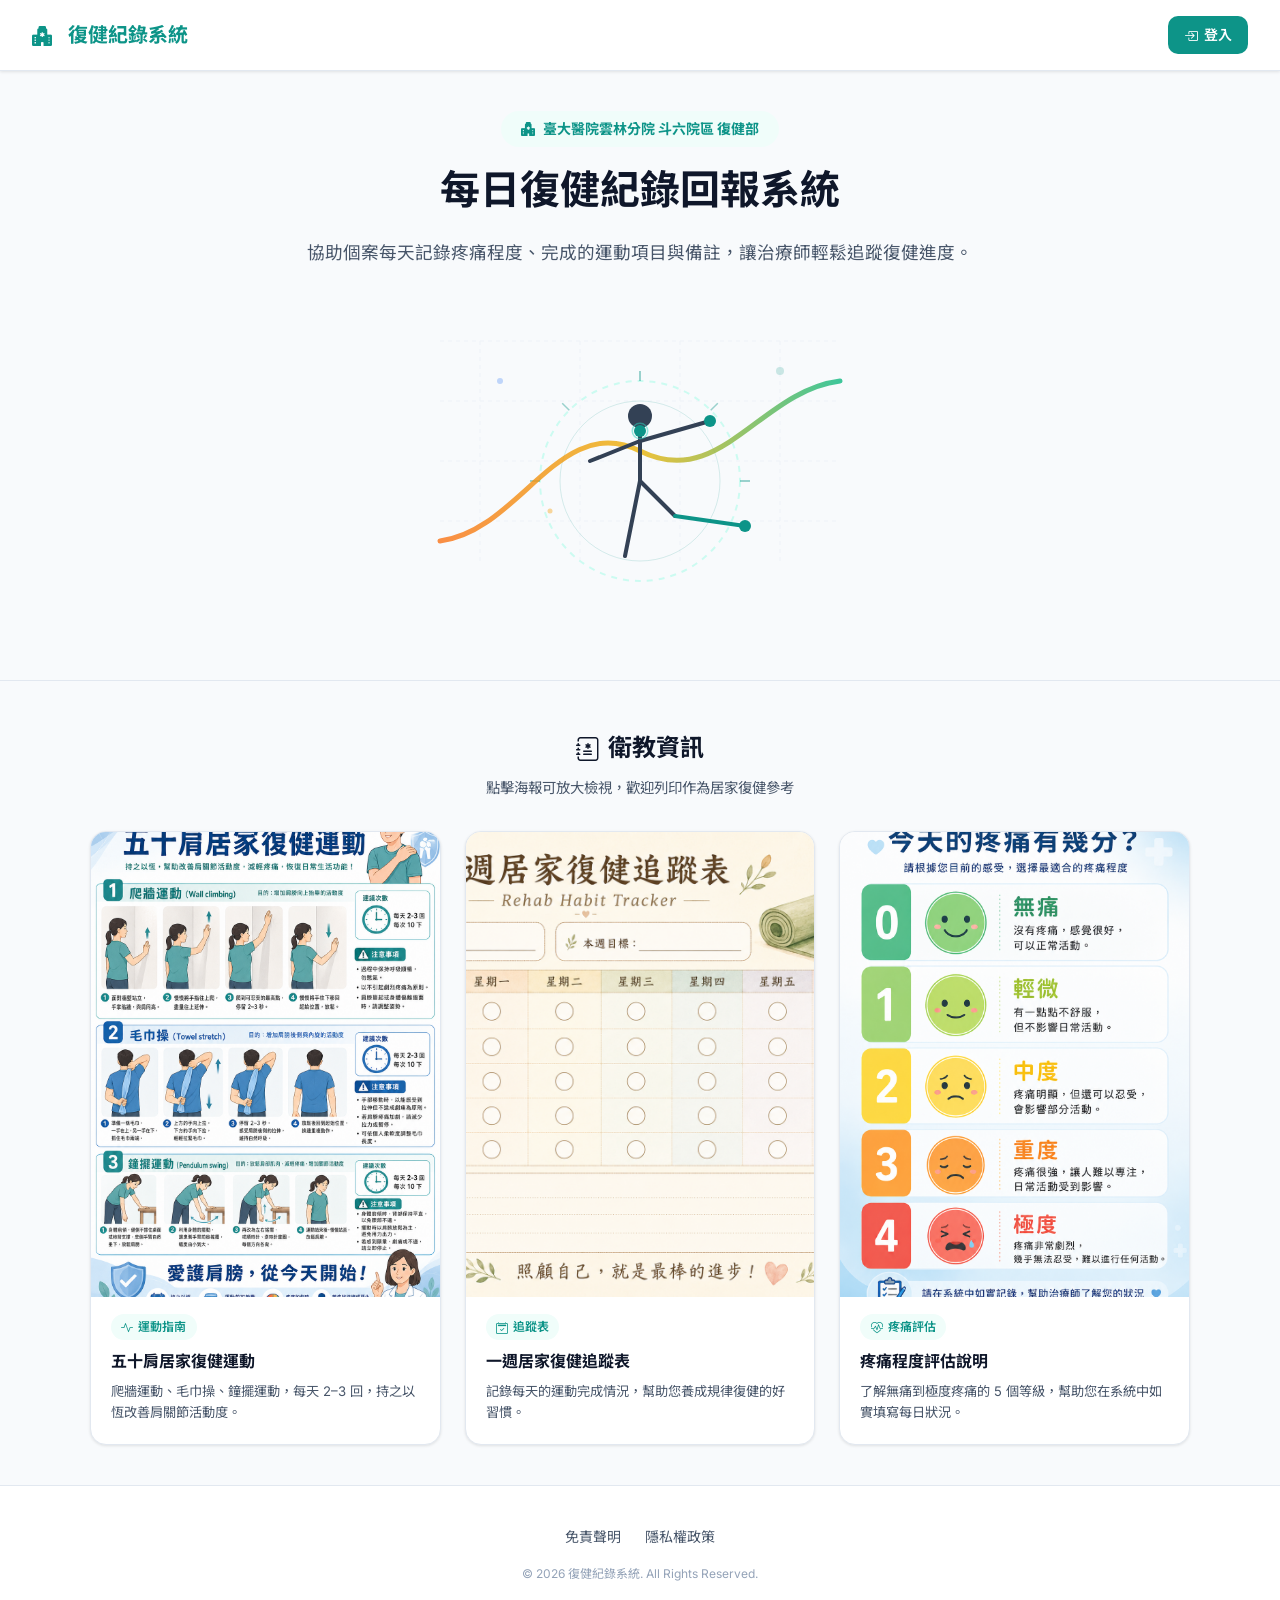
==== commit 4d274fe4: "fix: security & RWD improvements (v1.5) - sec: move login auth to backend (loginPatient), remove pas" ====
--- a/index.html
+++ b/index.html
@@ -8,18 +8,12 @@
     <link href="https://fonts.googleapis.com/css2?family=Inter:wght@400;600;700&family=Noto+Sans+TC:wght@400;500;700&display=swap" rel="stylesheet">
     <!-- 引入 Bootstrap Icons 5.3+ -->
     <link rel="stylesheet" href="https://cdn.jsdelivr.net/npm/bootstrap-icons@1.11.3/font/bootstrap-icons.min.css">
+    <!-- Components Library -->
+    <script src="js/components.js"></script>
 </head>
 <body>
-    <header class="site-header">
-        <a href="index.html" class="site-logo">
-            <i class="bi bi-hospital-fill text-primary" style="margin-right: 0.5rem;"></i> 斗六台大醫院 復健部
-        </a>
-        <nav>
-            <a href="login.html" class="btn btn-primary" style="padding: 0.5rem 1rem; font-size: 0.875rem; display: inline-flex; align-items: center; gap: 0.35rem;">
-                <i class="bi bi-box-arrow-in-right"></i> 登入系統
-            </a>
-        </nav>
-    </header>
+    <!-- Header Component -->
+    <div id="header-component"></div>
 
     <main>
         <div class="container">
@@ -163,44 +157,26 @@
         </div>
     </section>
 
-    <!-- 海報燈箱 Modal -->
-    <div id="posterModal" class="modal poster-modal" onclick="closePosterModal()">
-        <div class="poster-modal-inner" onclick="event.stopPropagation()">
-            <button class="poster-close-btn" onclick="closePosterModal()">
-                <i class="bi bi-x-lg"></i>
-            </button>
-            <p id="posterModalTitle" style="text-align:center; font-weight:600; margin-bottom:1rem; color:var(--primary-color); font-size:1rem;"></p>
-            <img id="posterModalImg" src="" alt="衛教海報" style="max-width:100%; max-height:80vh; border-radius:0.75rem; display:block; margin:0 auto;">
-        </div>
-    </div>
-
-    <footer class="site-footer">
-        <div class="container footer-content">
-            <div class="footer-links">
-                <a href="javascript:void(0)" onclick="openLegalModal('disclaimer')">免責聲明</a>
-                <a href="javascript:void(0)" onclick="openLegalModal('privacy')">隱私權宣告</a>
-            </div>
-            <div class="copyright">
-                © 2026 臺大醫院雲林分院 斗六院區 復健部. All Rights Reserved.
-            </div>
-        </div>
-    </footer>
-
-    <!-- Legal Modals -->
-    <div id="legalModal" class="modal legal-modal">
-        <div class="modal-content">
-            <span class="close" onclick="closeLegalModal()" style="position: absolute; top: 1.5rem; right: 2rem; font-size: 2rem; cursor: pointer;">&times;</span>
-            <h3 id="legalModalTitle" style="margin-bottom: 1.5rem; color: var(--primary-color); display: flex; align-items: center; gap: 0.5rem;">聲明標題</h3>
-            <div id="legalModalBody" class="legal-text">
-                <!-- 內容動態填充 -->
-            </div>
-            <div style="margin-top: 2rem; text-align: right;">
-                <button class="btn btn-primary" onclick="closeLegalModal()">我已瞭解</button>
-            </div>
-        </div>
-    </div>
+    <!-- Poster Modal Component -->
+    <div id="poster-modal-component"></div>
+
+    <!-- Footer Component -->
+    <div id="footer-component"></div>
+
+    <!-- Legal Modal Component -->
+    <div id="legal-modal-component"></div>
 
     <script>
+        // 初始化組件
+        document.addEventListener('DOMContentLoaded', () => {
+            initComponents({
+                header: true,
+                footer: true,
+                legalModal: true,
+                posterModal: true
+            });
+        });
+
         // 判斷是否為 Session 第一次載入 (處理進場動畫)
         (() => {
             // 開發測試友善機制：如果網址包含 ?test=1 或 ?reset=1，自動清除 session 紀錄以利重複測試動畫
@@ -229,50 +205,6 @@
                 initAnimation();
             }
         })();
-
-
-        const legalContent = {
-            disclaimer: {
-                title: '<i class="bi bi-file-earmark-text-fill text-primary" style="margin-right: 0.5rem;"></i> 免責聲明',
-                body: `
-                    <h4>1. 醫療建議</h4>
-                    <p>本系統所載之資訊（包括但不限於圖表、數據與分析結果）僅供復健過程之輔助紀錄與參考。本系統不提供醫療診斷或專業醫療建議。</p>
-                    <h4>2. 臨床決策</h4>
-                    <p>任何醫療決策應經由具備執照之物理治療師或醫師評估。使用者不應僅依賴本系統之分析結果作為判斷病情之唯一依據。</p>
-                    <h4>3. 資料正確性</h4>
-                    <p>病患應確保填寫數據之真實性，系統不對因人為填寫錯誤所導致之分析偏差負責。</p>
-                `
-            },
-            privacy: {
-                title: '<i class="bi bi-shield-fill-check text-primary" style="margin-right: 0.5rem;"></i> 隱私權宣告',
-                body: `
-                    <h4>1. 資料蒐集範圍</h4>
-                    <p>本系統蒐集之資料包括：病患姓名、病歷號、密碼及復健過程中產生之疼痛指數、運動項目與個人備註。</p>
-                    <h4>2. 資料用途</h4>
-                    <p>資料僅用於臨床復健進度追蹤、院內統計分析與系統身分驗證。非經使用者授權，不會將個資揭露予第三方。</p>
-                    <h4>3. 儲存安全性</h4>
-                    <p>所有資料均加密存儲於 Google Cloud 安全環境，並透過 Google Apps Script 進行存取控制。</p>
-                `
-            }
-        };
-
-        function openLegalModal(type) {
-            const content = legalContent[type];
-            if (!content) return;
-            document.getElementById('legalModalTitle').innerHTML = content.title;
-            document.getElementById('legalModalBody').innerHTML = content.body;
-            document.getElementById('legalModal').style.display = 'flex';
-        }
-
-        function closeLegalModal() {
-            document.getElementById('legalModal').style.display = 'none';
-        }
-
-        // 點擊 Modal 外部關閉
-        window.onclick = function(event) {
-            const modal = document.getElementById('legalModal');
-            if (event.target == modal) closeLegalModal();
-        }
 
         // 海報燈箱功能
         function openPosterModal(src, title) {
--- a/style.css
+++ b/style.css
@@ -352,7 +352,78 @@
     }
 }
 
-/* ===== 衛教資訊區塊 ===== */
+/* ===== Admin Layout ===== */
+.admin-container {
+    max-width: 1100px;
+    width: 100%;
+    margin: 0 auto;
+    padding: 2rem 1.5rem 3rem;
+    /* flex child 置中修正：body 是 flex column，需要 align-self */
+    align-self: center;
+    box-sizing: border-box;
+}
+
+/* 帳號管理表格：手機改為卡片堆疊 */
+@media (max-width: 640px) {
+    .admin-container { padding: 1rem; }
+
+    /* 隱藏表格標頭，改用 data-label 顯示 */
+    .patients-table thead { display: none; }
+    .patients-table, .patients-table tbody,
+    .patients-table tr, .patients-table td { display: block; width: 100%; }
+
+    .patients-table tr {
+        border: 1px solid var(--border-color);
+        border-radius: var(--radius-md);
+        margin-bottom: 0.75rem;
+        padding: 0.75rem 1rem;
+        background: var(--surface);
+        box-shadow: var(--shadow-sm);
+    }
+    .patients-table tr:hover td { background: transparent; }
+    .patients-table td {
+        border: none;
+        padding: 0.3rem 0;
+        font-size: 0.875rem;
+        display: flex;
+        align-items: center;
+        gap: 0.5rem;
+    }
+    .patients-table td::before {
+        content: attr(data-label);
+        font-weight: 700;
+        color: var(--text-secondary);
+        font-size: 0.75rem;
+        min-width: 4rem;
+        flex-shrink: 0;
+    }
+    /* 操作欄：按鈕換行排列 */
+    .patients-table td[data-label="操作"] {
+        flex-wrap: wrap;
+        justify-content: flex-start;
+        gap: 0.4rem;
+        padding-top: 0.6rem;
+        margin-top: 0.25rem;
+        border-top: 1px solid var(--border-color);
+    }
+    .patients-table td[data-label="操作"]::before { display: none; }
+
+    /* 分析篩選列：垂直堆疊 */
+    #data-analysis-tab > div:first-child {
+        flex-direction: column;
+        align-items: stretch !important;
+    }
+    #data-analysis-tab > div:first-child > div {
+        flex-direction: column;
+        align-items: stretch !important;
+        min-width: unset !important;
+    }
+    #analysis-patient-select { max-width: 100% !important; }
+
+    /* 圖表高度縮小 */
+    #data-analysis-tab .card > div[style*="height"] { height: 240px !important; }
+}
+
 .edu-section {
     background: var(--background);
     padding: 3rem 0 2.5rem;
@@ -434,4 +505,4 @@
 @media (max-width: 580px) {
     .edu-grid { grid-template-columns: 1fr; }
     .edu-card-img-wrap { aspect-ratio: 4/3; }
-}
+}
